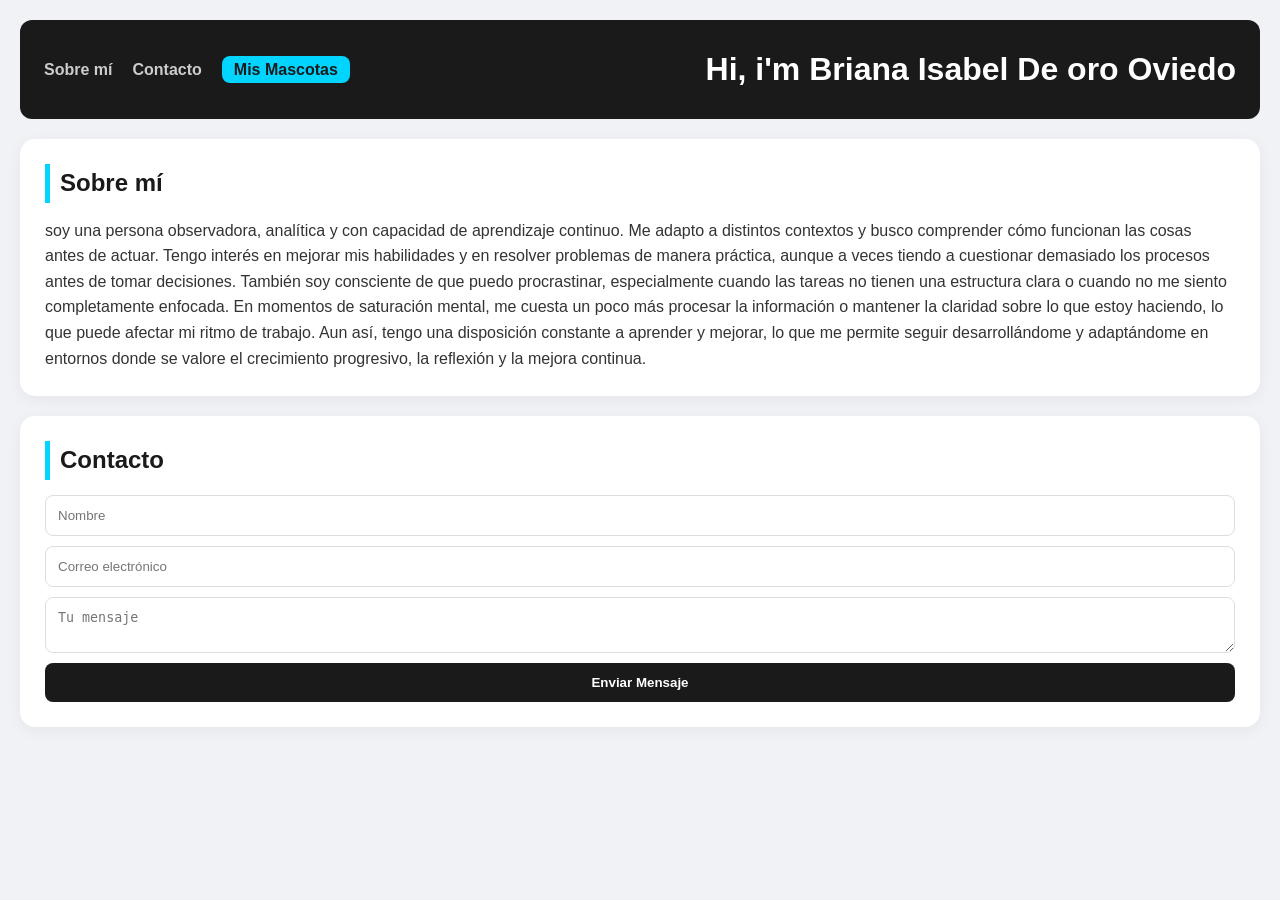
==== portafolio/index.html @ fa69854b "user history html week 1" ====
<!DOCTYPE html>
<html lang="es">
<head>
    <meta charset="UTF-8">
    <meta name="viewport" content="width=device-width, initial-scale=1.0">
    <title>Portafolio | Proyectos </title>
    <link rel="stylesheet" href="style.css">
</head>
<body>
    <header>
        <nav>
            <ul>
                <li><a href="#sobre-mi">Sobre mí</a></li>
                <li><a href="#contacto">Contacto</a></li>
                <li><a href="mascotas.html" class="nav-special">Mis Mascotas</a></li>
            </ul>
        </nav>
                <h1>Hi, i'm Briana Isabel De oro Oviedo</h1>

    </header>

    <main>
        <section id="sobre-mi" class="card">
            <h2>Sobre mí</h2>
            <p>soy una persona observadora, analítica y con capacidad de aprendizaje continuo. Me adapto a distintos contextos y busco comprender cómo funcionan las cosas antes de actuar. Tengo interés en mejorar mis habilidades y en resolver problemas de manera práctica, aunque a veces tiendo a cuestionar demasiado los procesos antes de tomar decisiones.

También soy consciente de que puedo procrastinar, especialmente cuando las tareas no tienen una estructura clara o cuando no me siento completamente enfocada. En momentos de saturación mental, me cuesta un poco más procesar la información o mantener la claridad sobre lo que estoy haciendo, lo que puede afectar mi ritmo de trabajo.

Aun así, tengo una disposición constante a aprender y mejorar, lo que me permite seguir desarrollándome y adaptándome en entornos donde se valore el crecimiento progresivo, la reflexión y la mejora continua.</p>
        </section>

        <section id="contacto" class="card">
            <h2>Contacto</h2>
            <form id="contact-form">
                <input type="text" placeholder="Nombre" required>
                <input type="email" placeholder="Correo electrónico" required>
                <textarea placeholder="Tu mensaje"></textarea>
                <button type="submit">Enviar Mensaje</button>
            </form>
        </section>
    </main>
</body>
</html>
---- portafolio/style.css ----
* {
    margin: 0;
    padding: 0;
    box-sizing: border-box;
}

body {
    font-family: 'Segoe UI', Tahoma, Geneva, Verdana, sans-serif;
    background-color: #f0f2f5;
    color: #333;
    line-height: 1.6;
    padding: 20px;
}

header {
    background: #1a1a1a;
    color: white;
    padding: 1.5rem;
    border-radius: 12px;
    margin-bottom: 20px;
    display: flex;
    justify-content: space-between;
    align-items: center;
    flex-wrap: wrap;
}

nav ul {
    list-style: none;
    display: flex;
    gap: 20px;
}

nav a {
    color: #ccc;
    text-decoration: none;
    font-weight: bold;
    transition: color 0.3s ease;
}

nav a:hover {
    color: #00d4ff;
}

.nav-special {
    background: #00d4ff;
    color: #1a1a1a;
    padding: 5px 12px;
    border-radius: 8px;
}

.card {
    background: white;
    margin-bottom: 20px;
    padding: 25px;
    border-radius: 15px;
    box-shadow: 0 4px 15px rgba(0,0,0,0.05);
}

h2 {
    margin-bottom: 15px;
    color: #1a1a1a;
    border-left: 5px solid #00d4ff;
    padding-left: 10px;
}

.project-list {
    padding-left: 20px;
}

.project-list li {
    margin-bottom: 10px;
}

form {
    display: flex;
    flex-direction: column;
    gap: 10px;
}

input, textarea {
    padding: 12px;
    border: 1px solid #ddd;
    border-radius: 8px;
}

button {
    background: #1a1a1a;
    color: white;
    padding: 12px;
    border: none;
    border-radius: 8px;
    cursor: pointer;
    font-weight: bold;
    transition: background 0.3s;
}

button:hover {
    background: #333;
}

.gallery {
    display: grid;
    grid-template-columns: repeat(auto-fit, minmax(250px, 1fr));
    gap: 20px;
}

.pet-card {
    background: white;
    border-radius: 15px;
    overflow: hidden;
    box-shadow: 0 8px 20px rgba(0,0,0,0.1);
    transition: transform 0.3s ease;
}

.pet-card:hover {
    transform: translateY(-5px);
}

.pet-card img {
    width: 300px;
    height: 300px;
    object-fit: cover;
}

.pet-info {
    padding: 15px;
}

.back-link {
    font-size: 0.9rem;
}
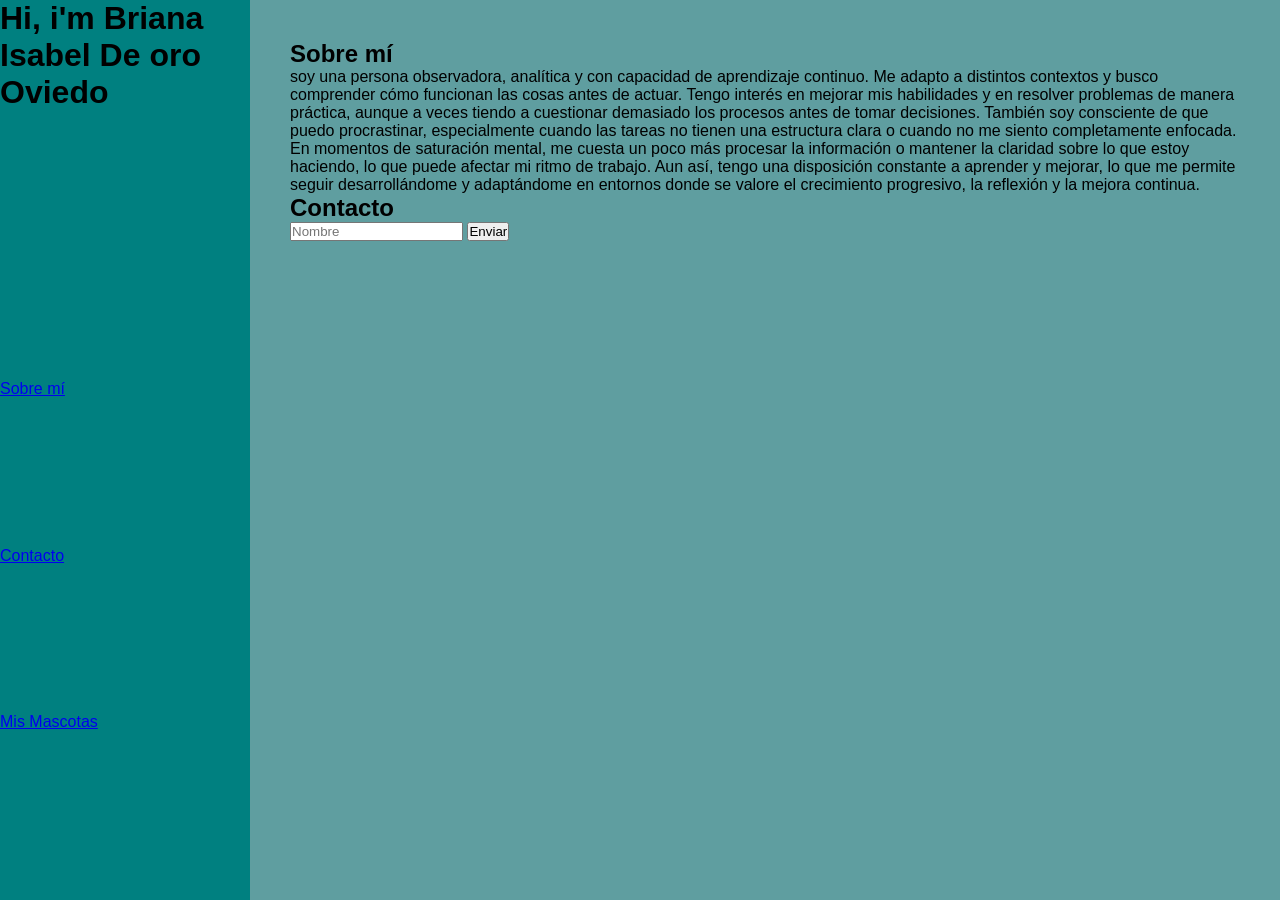
==== commit 93b80bbe: "user history week 2" ====
--- a/portafolio/index.html
+++ b/portafolio/index.html
@@ -7,20 +7,20 @@
     <link rel="stylesheet" href="style.css">
 </head>
 <body>
-    <header>
-        <nav>
-            <ul>
-                <li><a href="#sobre-mi">Sobre mí</a></li>
-                <li><a href="#contacto">Contacto</a></li>
-                <li><a href="mascotas.html" class="nav-special">Mis Mascotas</a></li>
-            </ul>
+    <header class="sidebar">
+        <h1>Hi, i'm Briana Isabel De oro Oviedo</h1>
+        <div class="logo-area">
+            
+        </div>
+        <nav class="flex-nav">
+            <a href="#sobre-mi">Sobre mí</a>
+            <a href="#contacto">Contacto</a>
+            <a href="mascotas.html" class="nav-special">Mis Mascotas</a>
         </nav>
-                <h1>Hi, i'm Briana Isabel De oro Oviedo</h1>
-
     </header>
 
-    <main>
-        <section id="sobre-mi" class="card">
+    <main class="main-content">
+        <section id="sobre-mi">
             <h2>Sobre mí</h2>
             <p>soy una persona observadora, analítica y con capacidad de aprendizaje continuo. Me adapto a distintos contextos y busco comprender cómo funcionan las cosas antes de actuar. Tengo interés en mejorar mis habilidades y en resolver problemas de manera práctica, aunque a veces tiendo a cuestionar demasiado los procesos antes de tomar decisiones.
 
@@ -31,11 +31,9 @@
 
         <section id="contacto" class="card">
             <h2>Contacto</h2>
-            <form id="contact-form">
-                <input type="text" placeholder="Nombre" required>
-                <input type="email" placeholder="Correo electrónico" required>
-                <textarea placeholder="Tu mensaje"></textarea>
-                <button type="submit">Enviar Mensaje</button>
+            <form>
+                <input type="text" placeholder="Nombre">
+                <button type="submit">Enviar </button>
             </form>
         </section>
     </main>
--- a/portafolio/style.css
+++ b/portafolio/style.css
@@ -4,128 +4,84 @@
     box-sizing: border-box;
 }
 
-body {
-    font-family: 'Segoe UI', Tahoma, Geneva, Verdana, sans-serif;
-    background-color: #f0f2f5;
-    color: #333;
-    line-height: 1.6;
+body { display: flex; font-family: sans-serif;background: cadetblue;
+}
+
+.sidebar {
+    width: 250px;
+    height: 100vh;
+    background: teal;
+    position: fixed;
+    display: flex;
+    flex-direction: column;
+}
+
+.logo-area {
+    background: var(accent);
+    height: 100px;
+    display: flex; 
+    align-items: center;
+    justify-content: center;
+    color: black
+}
+
+.flex-nav{
+    display: flex;
+    flex-direction: column;
+    justify-content: space-evenly;
+    flex-grow: 1;
+    padding: 20px 0;
+}
+
+.flex nav a {
+    color: #ccc;
+    text-decoration: none;
+    text-align: center;
+    padding: 15px;
+    transition: 0.3s;
+}
+
+.fle-nav a:hover { background: #34495e; color: var(--accent); }
+
+.main-content { margin-left: 250px; padding: 40px; width: 100%; }
+
+.projects-grid {
+    display: grid;
+    grid-template-columns: repeat(2, 1fr);
+}
+
+.project-card {
+    background: white;
+    padding: 50px;
+    text-align: center;
+    border-radius: 10px;
+border-bottom: 4px solid var(--accent);
+}
+
+.mascota-container {
+    display: grid;
+    grid-template-columns: repeat(auto-fit, mimax(200px, 1fr));
+    gap: 15px;
     padding: 20px;
 }
 
-header {
-    background: #1a1a1a;
-    color: white;
-    padding: 1.5rem;
-    border-radius: 12px;
-    margin-bottom: 20px;
+.pet-item {
     display: flex;
-    justify-content: space-between;
-    align-items: center;
-    flex-wrap: wrap;
+    justify-content: center;
+    background: white;
+    padding: 10px;
+    border-radius: 8px;
+    box-shadow: 0 4px 6px rgba(0, 0, 0, 0.1);
 }
 
-nav ul {
-    list-style: none;
-    display: flex;
-    gap: 20px;
+.pet-item img {
+    width: var(--size-img);
+    height: var(--size-img);
+    object-fit: cover;
+    border-radius: 5px;
+    transition: 0.3s;
 }
 
-nav a {
-    color: #ccc;
-    text-decoration: none;
-    font-weight: bold;
-    transition: color 0.3s ease;
-}
+.pet-item img:hover { transform: scale(1.05);}
 
-nav a:hover {
-    color: #00d4ff;
-}
 
-.nav-special {
-    background: #00d4ff;
-    color: #1a1a1a;
-    padding: 5px 12px;
-    border-radius: 8px;
-}
-
-.card {
-    background: white;
-    margin-bottom: 20px;
-    padding: 25px;
-    border-radius: 15px;
-    box-shadow: 0 4px 15px rgba(0,0,0,0.05);
-}
-
-h2 {
-    margin-bottom: 15px;
-    color: #1a1a1a;
-    border-left: 5px solid #00d4ff;
-    padding-left: 10px;
-}
-
-.project-list {
-    padding-left: 20px;
-}
-
-.project-list li {
-    margin-bottom: 10px;
-}
-
-form {
-    display: flex;
-    flex-direction: column;
-    gap: 10px;
-}
-
-input, textarea {
-    padding: 12px;
-    border: 1px solid #ddd;
-    border-radius: 8px;
-}
-
-button {
-    background: #1a1a1a;
-    color: white;
-    padding: 12px;
-    border: none;
-    border-radius: 8px;
-    cursor: pointer;
-    font-weight: bold;
-    transition: background 0.3s;
-}
-
-button:hover {
-    background: #333;
-}
-
-.gallery {
-    display: grid;
-    grid-template-columns: repeat(auto-fit, minmax(250px, 1fr));
-    gap: 20px;
-}
-
-.pet-card {
-    background: white;
-    border-radius: 15px;
-    overflow: hidden;
-    box-shadow: 0 8px 20px rgba(0,0,0,0.1);
-    transition: transform 0.3s ease;
-}
-
-.pet-card:hover {
-    transform: translateY(-5px);
-}
-
-.pet-card img {
-    width: 300px;
-    height: 300px;
-    object-fit: cover;
-}
-
-.pet-info {
-    padding: 15px;
-}
-
-.back-link {
-    font-size: 0.9rem;
-}
